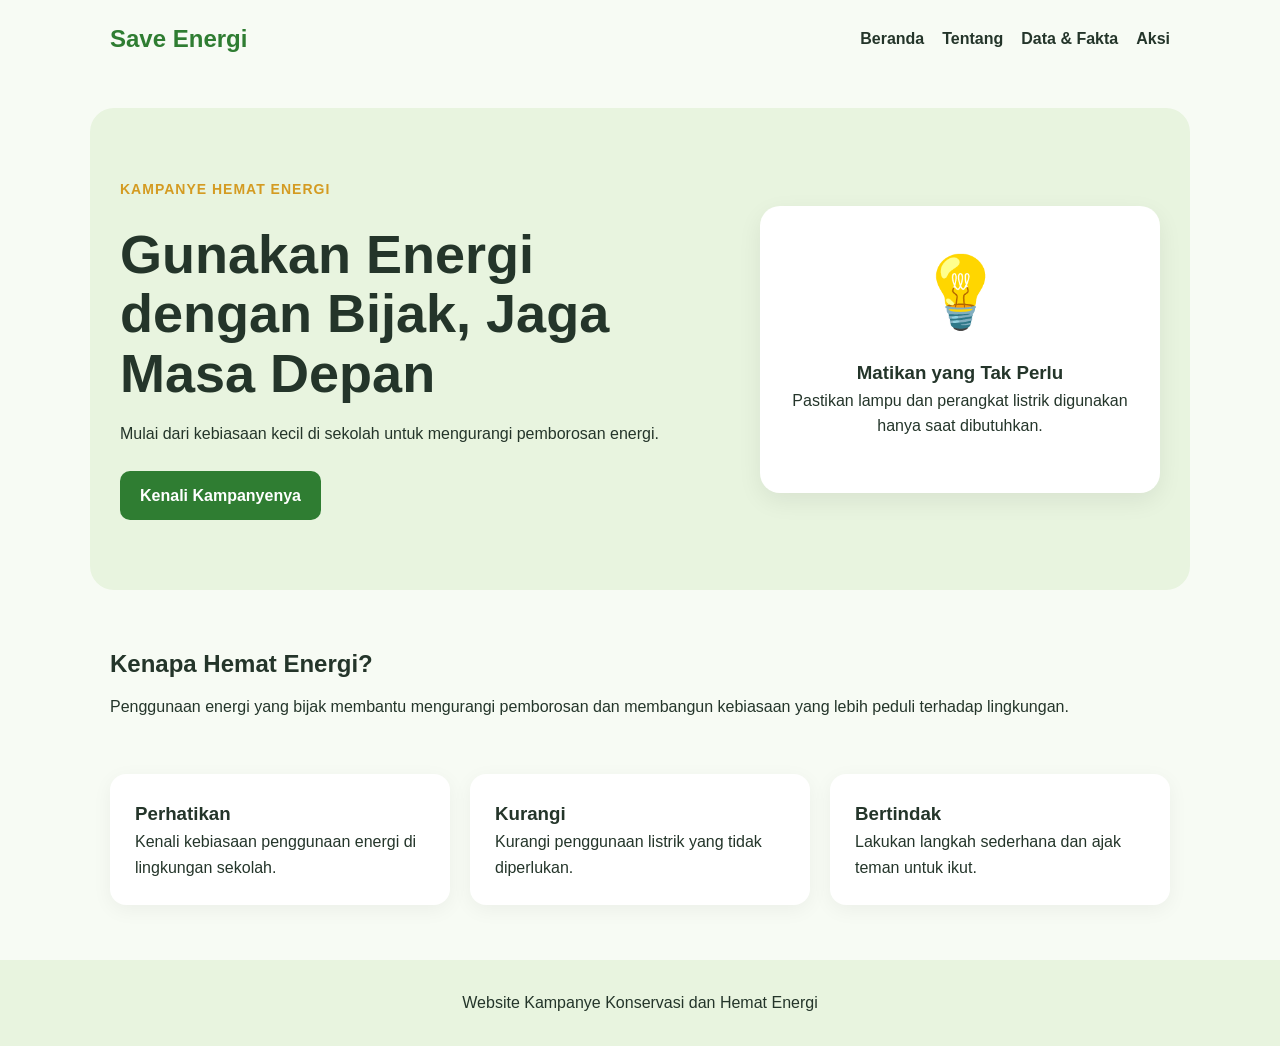
==== index.html @ ad0ee0ba "Upload project pertama" ====
<!DOCTYPE html>
<html lang="id">
<head>
  <meta charset="UTF-8">
  <meta name="viewport" content="width=device-width, initial-scale=1.0">
  <title>Hemat Energi - Kampanye Sekolah</title>
  <link rel="stylesheet" href="css/style.css">
</head>
<body>
  <header>
    <nav class="navbar">
      <h1>Save Energi</h1>
      <div class="nav-links">
        <a href="index.html">Beranda</a>
        <a href="tentang.html">Tentang</a>
        <a href="data.html">Data & Fakta</a>
        <a href="aksi.html">Aksi</a>
      </div>
    </nav>
  </header>

  <main>
    <section class="hero">
      <div>
        <p class="label">KAMPANYE HEMAT ENERGI</p>
        <h2>Gunakan Energi dengan Bijak, Jaga Masa Depan</h2>
        <p>Mulai dari kebiasaan kecil di sekolah untuk mengurangi pemborosan energi.</p>
        <a class="button" href="tentang.html">Kenali Kampanyenya</a>
      </div>
      <div class="hero-card">
        <div class="lamp">💡</div>
        <h3>Matikan yang Tak Perlu</h3>
        <p>Pastikan lampu dan perangkat listrik digunakan hanya saat dibutuhkan.</p>
      </div>
    </section>

    <section class="intro">
      <h2>Kenapa Hemat Energi?</h2>
      <p>Penggunaan energi yang bijak membantu mengurangi pemborosan dan membangun kebiasaan yang lebih peduli terhadap lingkungan.</p>
    </section>

    <section class="cards">
      <article><h3>Perhatikan</h3><p>Kenali kebiasaan penggunaan energi di lingkungan sekolah.</p></article>
      <article><h3>Kurangi</h3><p>Kurangi penggunaan listrik yang tidak diperlukan.</p></article>
      <article><h3>Bertindak</h3><p>Lakukan langkah sederhana dan ajak teman untuk ikut.</p></article>
    </section>
  </main>

  <footer><p>Website Kampanye Konservasi dan Hemat Energi</p></footer>
</body>
</html>
---- css/style.css ----
* {
  box-sizing: border-box;
  margin: 0;
  padding: 0;
}
body {
  font-family: Arial, sans-serif;
  line-height: 1.6;
  color: #24352a;
  background: #f7fbf4;
}
.navbar {
  max-width: 1100px;
  margin: auto;
  padding: 20px;
  display: flex;
  justify-content: space-between;
  align-items: center;
  gap: 20px;
}
.navbar h1 {
  color: #2f7d32;
}
.nav-links {
  display: flex;
  gap: 18px;
  flex-wrap: wrap;
}
.nav-links a {
  color: #24352a;
  text-decoration: none;
  font-weight: 600;
}
.nav-links a:hover {
  color: #2f7d32;
}
.hero {
  max-width: 1100px;
  margin: 30px auto;
  padding: 70px 30px;
  display: grid;
  grid-template-columns: 1.5fr 1fr;
  gap: 40px;
  align-items: center;
  background: #e8f4df;
  border-radius: 24px;
}
.label {
  color: #d49b22;
  font-weight: 700;
  letter-spacing: 1px;
  font-size: 14px;
  margin-bottom: 10px;
}
.hero h2,
.page h2 {
  font-size: clamp(32px, 5vw, 54px);
  line-height: 1.1;
  margin-bottom: 18px;
}
.hero p {
  margin-bottom: 24px;
}
.button {
  display: inline-block;
  background: #2f7d32;
  color: white;
  text-decoration: none;
  padding: 12px 20px;
  border-radius: 10px;
  font-weight: 700;
}
.hero-card {
  background: white;
  padding: 30px;
  border-radius: 20px;
  box-shadow: 0 8px 25px #00000012;
  text-align: center;
}
.lamp {
  font-size: 70px;
  margin-bottom: 10px;
}
.intro,
.cards,
.page {
  max-width: 1100px;
  margin: 55px auto;
  padding: 0 20px;
}
.intro h2 {
  margin-bottom: 10px;
}
.cards,
.action-grid {
  display: grid;
  grid-template-columns: repeat(3, 1fr);
  gap: 20px;
}
.cards article,
.action-grid article {
  background: white;
  padding: 25px;
  border-radius: 16px;
  box-shadow: 0 5px 20px #0000000d;
}
.page h3 {
  margin: 30px 0 10px;
  color: #2f7d32;
}
.page ul {
  padding-left: 20px;
}
.steps {
  display: flex;
  gap: 15px;
  flex-wrap: wrap;
}
.steps div {
  background: #e8f4df;
  padding: 20px;
  border-radius: 12px;
  min-width: 160px;
}
.steps b {
  display: block;
  font-size: 28px;
  color: #d49b22;
}
.steps span {
  font-weight: 700;
}
.chart-box {
  background: white;
  padding: 25px;
  border-radius: 16px;
  margin-top: 25px;
}
.chart-note {
  margin-top: 12px;
  font-size: 14px;
  color: #5d6d61;
}
.action-grid {
  grid-template-columns: repeat(2, 1fr);
  margin-top: 25px;
}
.cta {
  margin-top: 30px;
  padding: 30px;
  background: #2f7d32;
  color: white;
  border-radius: 18px;
}
.cta h3 {
  color: white;
  margin: 0 0 5px;
}
footer {
  text-align: center;
  padding: 30px 20px;
  margin-top: 50px;
  background: #e8f4df;
}
@media (max-width: 750px) {
  .navbar {
    align-items: flex-start;
    flex-direction: column;
  }
  .hero {
    grid-template-columns: 1fr;
    margin: 15px;
    padding: 40px 22px;
  }
  .cards,
  .action-grid {
    grid-template-columns: 1fr;
  }
  .page {
    margin-top: 35px;
  }
}
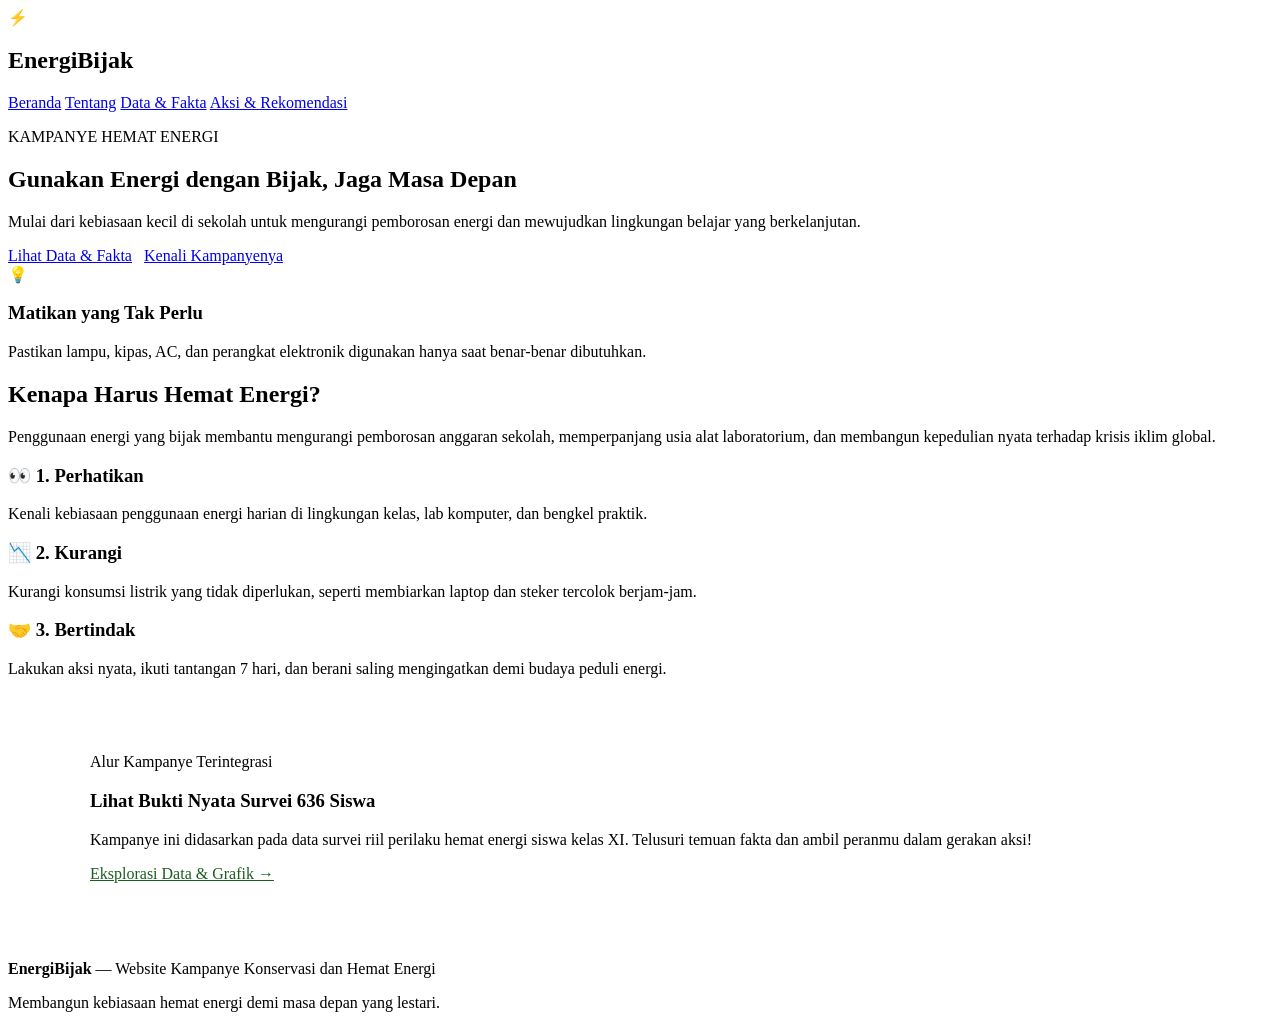
==== commit a1ddd5e3: "Add files via upload" ====
--- a/index.html
+++ b/index.html
@@ -9,12 +9,15 @@
 <body>
   <header>
     <nav class="navbar">
-      <h1>Save Energi</h1>
+      <div class="brand">
+        <span class="brand-icon">⚡</span>
+        <h1>EnergiBijak</h1>
+      </div>
       <div class="nav-links">
-        <a href="index.html">Beranda</a>
+        <a href="index.html" class="active">Beranda</a>
         <a href="tentang.html">Tentang</a>
         <a href="data.html">Data & Fakta</a>
-        <a href="aksi.html">Aksi</a>
+        <a href="aksi.html">Aksi & Rekomendasi</a>
       </div>
     </nav>
   </header>
@@ -24,28 +27,58 @@
       <div>
         <p class="label">KAMPANYE HEMAT ENERGI</p>
         <h2>Gunakan Energi dengan Bijak, Jaga Masa Depan</h2>
-        <p>Mulai dari kebiasaan kecil di sekolah untuk mengurangi pemborosan energi.</p>
-        <a class="button" href="tentang.html">Kenali Kampanyenya</a>
+        <p>Mulai dari kebiasaan kecil di sekolah untuk mengurangi pemborosan energi dan mewujudkan lingkungan belajar yang berkelanjutan.</p>
+        <div style="display: flex; gap: 12px; flex-wrap: wrap;">
+          <a class="button button-primary" href="data.html">Lihat Data & Fakta</a>
+          <a class="button button-outline" href="tentang.html">Kenali Kampanyenya</a>
+        </div>
       </div>
       <div class="hero-card">
         <div class="lamp">💡</div>
         <h3>Matikan yang Tak Perlu</h3>
-        <p>Pastikan lampu dan perangkat listrik digunakan hanya saat dibutuhkan.</p>
+        <p>Pastikan lampu, kipas, AC, dan perangkat elektronik digunakan hanya saat benar-benar dibutuhkan.</p>
       </div>
     </section>
 
     <section class="intro">
-      <h2>Kenapa Hemat Energi?</h2>
-      <p>Penggunaan energi yang bijak membantu mengurangi pemborosan dan membangun kebiasaan yang lebih peduli terhadap lingkungan.</p>
+      <h2>Kenapa Harus Hemat Energi?</h2>
+      <p>Penggunaan energi yang bijak membantu mengurangi pemborosan anggaran sekolah, memperpanjang usia alat laboratorium, dan membangun kepedulian nyata terhadap krisis iklim global.</p>
     </section>
 
     <section class="cards">
-      <article><h3>Perhatikan</h3><p>Kenali kebiasaan penggunaan energi di lingkungan sekolah.</p></article>
-      <article><h3>Kurangi</h3><p>Kurangi penggunaan listrik yang tidak diperlukan.</p></article>
-      <article><h3>Bertindak</h3><p>Lakukan langkah sederhana dan ajak teman untuk ikut.</p></article>
+      <article>
+        <h3>👀 1. Perhatikan</h3>
+        <p>Kenali kebiasaan penggunaan energi harian di lingkungan kelas, lab komputer, dan bengkel praktik.</p>
+      </article>
+      <article>
+        <h3>📉 2. Kurangi</h3>
+        <p>Kurangi konsumsi listrik yang tidak diperlukan, seperti membiarkan laptop dan steker tercolok berjam-jam.</p>
+      </article>
+      <article>
+        <h3>🤝 3. Bertindak</h3>
+        <p>Lakukan aksi nyata, ikuti tantangan 7 hari, dan berani saling mengingatkan demi budaya peduli energi.</p>
+      </article>
+    </section>
+
+    <!-- Banner Arah Alur Kampanye -->
+    <section class="action-banner" style="max-width: 1100px; margin: 40px auto; padding: 35px 30px;">
+      <div class="action-banner-content">
+        <span class="badge-accent">Alur Kampanye Terintegrasi</span>
+        <h3>Lihat Bukti Nyata Survei 636 Siswa</h3>
+        <p>Kampanye ini didasarkan pada data survei riil perilaku hemat energi siswa kelas XI. Telusuri temuan fakta dan ambil peranmu dalam gerakan aksi!</p>
+        <div style="display: flex; gap: 14px; flex-wrap: wrap; margin-top: 15px;">
+          <a class="button" href="data.html" style="background: white; color: #1b5e20;">Eksplorasi Data & Grafik →</a>
+          <a class="button" href="aksi.html" style="background: rgba(255,255,255,0.2); color: white; border: 1px solid white;">Ikuti Tantangan Aksi 7 Hari →</a>
+        </div>
+      </div>
     </section>
   </main>
 
-  <footer><p>Website Kampanye Konservasi dan Hemat Energi</p></footer>
+  <footer>
+    <div class="footer-inner">
+      <p><strong>EnergiBijak</strong> — Website Kampanye Konservasi dan Hemat Energi</p>
+      <p class="footer-sub">Membangun kebiasaan hemat energi demi masa depan yang lestari.</p>
+    </div>
+  </footer>
 </body>
-</html>+</html>
